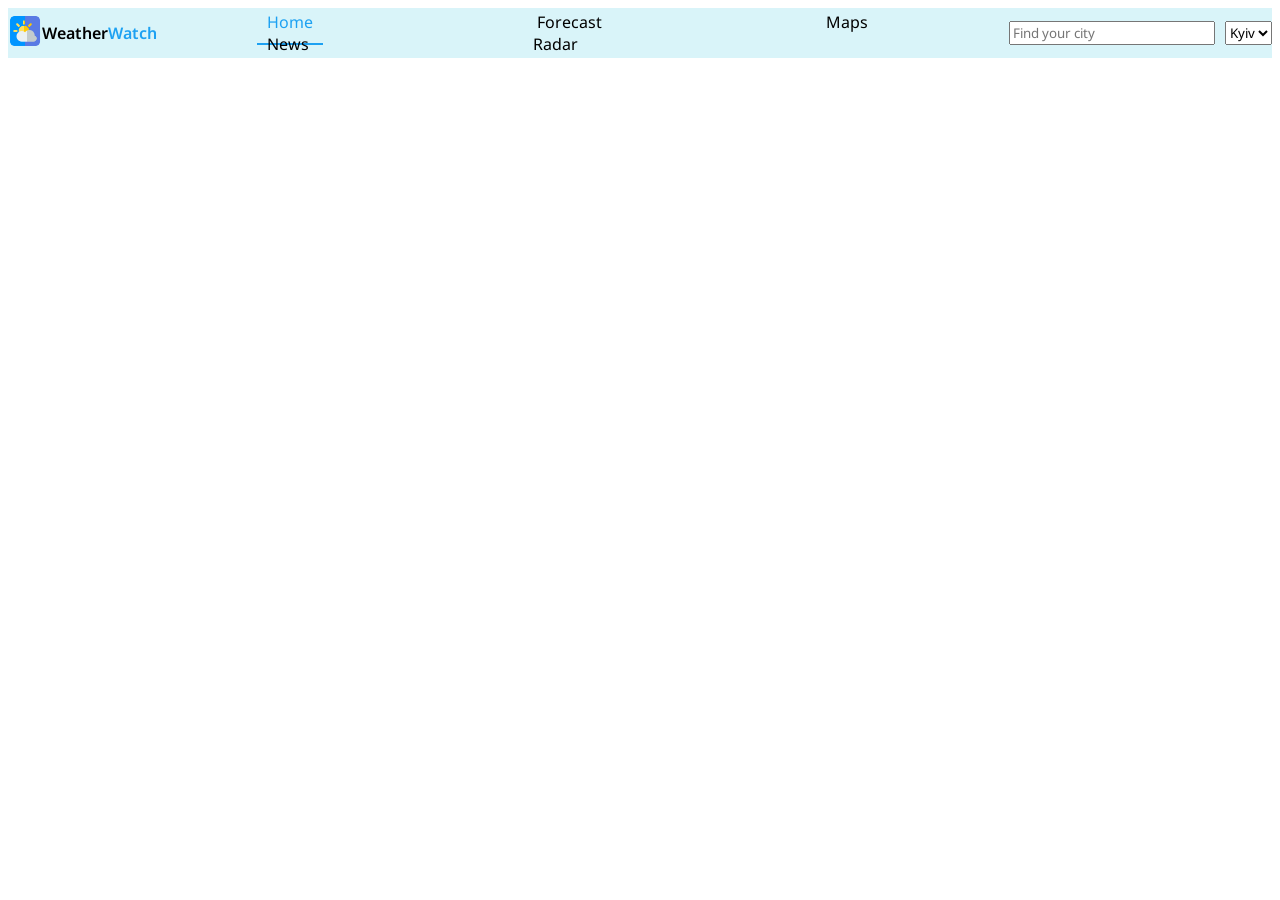
==== index.html @ fa8a83ef "Copying files from pc to repo" ====
<!DOCTYPE html>
    <html lang="en">
    <head>
        <meta charset="UTF-8">
        <meta name="viewport" content="width=device-width, initial-scale=1.0">
        <title>Weather App</title>
        <link rel="stylesheet" href="style.css">
    </head>
    <body>
        
        <header>

            <div id="logobox">
                <div id="logo"><img id="iconlogo" src="assets/icon.png" alt="logo"></div>
            <div id="logolabel">Weather<span>Watch</span></div>
            </div>
            <div class="buttons">
                <a href="#" class="button active">Home</a>
                <a href="#" class="button">Forecast</a>
                <a href="#" class="button">Maps</a>
                <a href="#" class="button">News</a>
                <a href="#" class="button">Radar</a>
            </div>
            <div class="findsection">
                <input type="text" placeholder="Find your city">
                <select name="" id="">
                    <option value="">Kyiv</option>
                </select>
            </div>
            
            
        </header>


    </body>
    </html>
---- style.css ----
@import url('https://fonts.googleapis.com/css2?family=Noto+Sans:ital,wght@0,100..900;1,100..900&display=swap');

*{
    box-sizing: border-box;
    font-family: "Noto Sans", sans-serif;
    
    font-weight: 400;
    font-style: normal;
}

#iconlogo{
    height: 34px;
}
#logobox {
    display: flex;
    justify-content: center;
    align-items: center;
}

header {
    display: flex;
    background-color: rgb(217, 244, 249);
    justify-content: space-around;
    align-items: center;
    height: 50px;
}

.button {
    padding: 10px;
    margin: 100px;
    text-decoration: none;
    color: rgb(0, 0, 0);
    
}
.findsection {
    display: flex;
    gap:10px
}

#logolabel {
    font-weight: 600;
}


#logolabel span {
    color: #1DA1F2; /* Той самий синій колір */
    font-weight: 600;
}

.button.active {
    color: #1DA1F2; /* Заміни на точний синій HEX з макета */
    border-bottom: 2px solid #1DA1F2;
}
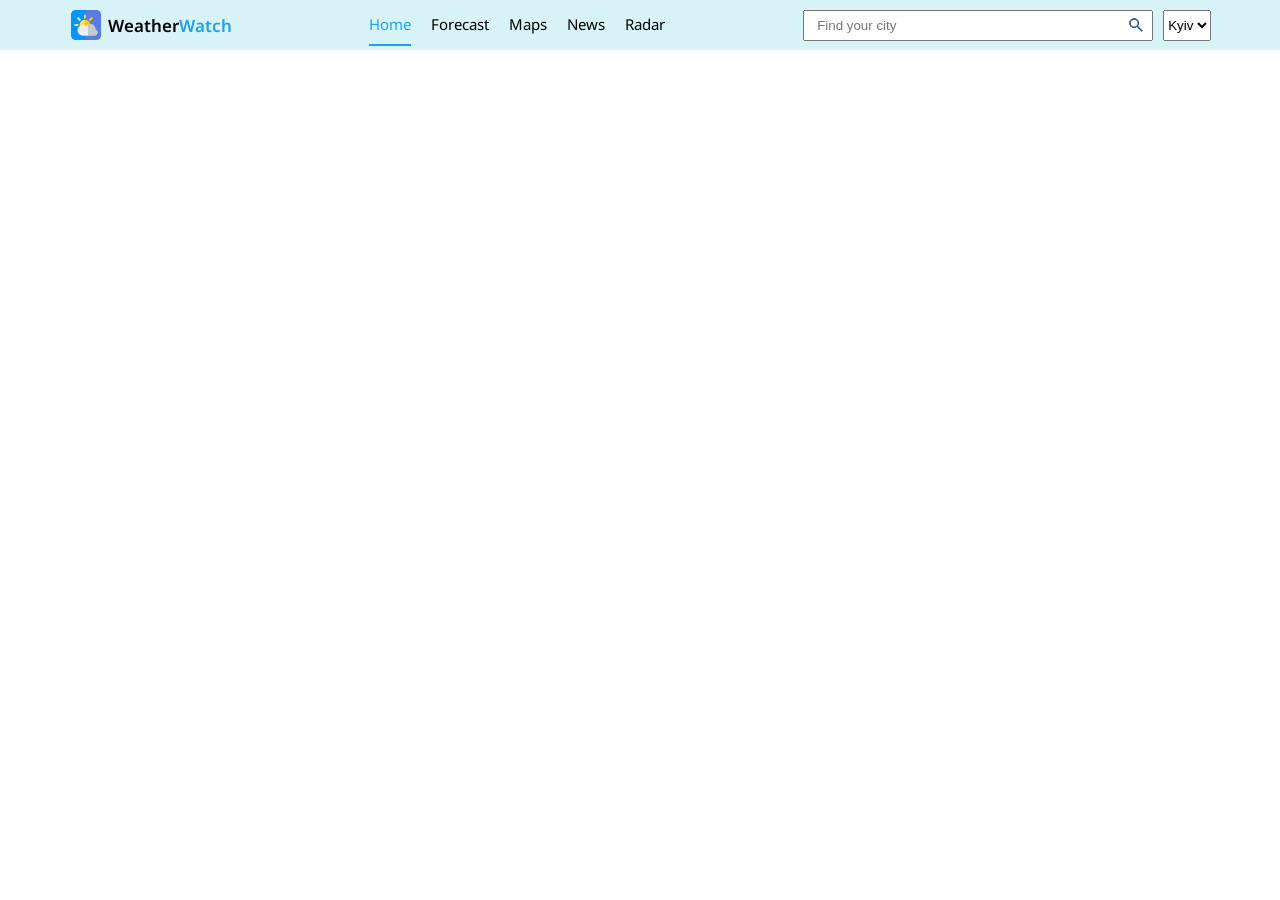
==== commit fd6af3e8: "Icon for input and fixed small bugs" ====
--- a/index.html
+++ b/index.html
@@ -1,36 +1,77 @@
-    <!DOCTYPE html>
-    <html lang="en">
-    <head>
-        <meta charset="UTF-8">
-        <meta name="viewport" content="width=device-width, initial-scale=1.0">
-        <title>Weather App</title>
-        <link rel="stylesheet" href="style.css">
-    </head>
-    <body>
-        
-        <header>
+<!DOCTYPE html>
+<html lang="en">
+<head>
+    <meta charset="UTF-8">
+    <meta name="viewport" content="width=device-width, initial-scale=1.0">
+    <title>Weather App</title>
+    <link rel="stylesheet" href="style.css">
+</head>
 
-            <div id="logobox">
-                <div id="logo"><img id="iconlogo" src="assets/icon.png" alt="logo"></div>
-            <div id="logolabel">Weather<span>Watch</span></div>
+<body>
+
+    <header>
+
+        <div class="logobox">
+            <img
+                class="iconlogo"
+                src="assets/icon.png"
+                alt="WeatherWatch logo"
+            >
+
+            <div class="logolabel">
+                Weather<span>Watch</span>
             </div>
-            <div class="buttons">
-                <a href="#" class="button active">Home</a>
-                <a href="#" class="button">Forecast</a>
-                <a href="#" class="button">Maps</a>
-                <a href="#" class="button">News</a>
-                <a href="#" class="button">Radar</a>
+        </div>
+
+        <nav class="buttons">
+            <a href="#" class="button active">Home</a>
+            <a href="#" class="button">Forecast</a>
+            <a href="#" class="button">Maps</a>
+            <a href="#" class="button">News</a>
+            <a href="#" class="button">Radar</a>
+        </nav>
+
+        <form class="search-form">
+
+            <div class="find-section">
+
+                <div class="search-box">
+                    <label class="city-label" for="city">
+                        Find your city
+                    </label>
+
+                    <input
+                        type="text"
+                        id="city"
+                        name="city"
+                        placeholder="Find your city"
+                    >
+
+                    <button
+                        type="submit"
+                        class="search-button"
+                        aria-label="Search"
+                    >
+                        <img
+                            src="assets/search-icon.png"
+                            alt=""
+                        >
+                    </button>
+                </div>
+
+                <select name="selected-city">
+                    <option value="kyiv">Kyiv</option>
+                </select>
+
             </div>
-            <div class="findsection">
-                <input type="text" placeholder="Find your city">
-                <select name="" id="">
-                    <option value="">Kyiv</option>
-                </select>
-            </div>
-            
-            
-        </header>
 
+        </form>
 
-    </body>
-    </html>+    </header>
+
+    <main>
+
+    </main>
+
+</body>
+</html>
--- a/style.css
+++ b/style.css
@@ -1,53 +1,99 @@
 @import url('https://fonts.googleapis.com/css2?family=Noto+Sans:ital,wght@0,100..900;1,100..900&display=swap');
 
-*{
+* {
     box-sizing: border-box;
-    font-family: "Noto Sans", sans-serif;
-    
-    font-weight: 400;
-    font-style: normal;
 }
 
-#iconlogo{
-    height: 34px;
-}
-#logobox {
-    display: flex;
-    justify-content: center;
-    align-items: center;
+body {
+    margin: 0;
+    font-family: "Noto Sans", sans-serif;
 }
 
 header {
     display: flex;
+    align-items: center;
+    justify-content: space-around;
+    min-height: 50px;
     background-color: rgb(217, 244, 249);
-    justify-content: space-around;
+}
+
+/* Logo */
+
+.logobox {
+    display: flex;
     align-items: center;
-    height: 50px;
+}
+
+.iconlogo {
+    height: 34px;
+    margin-right: 5px;
+}
+
+.logolabel {
+    font-size: 17px;
+    font-weight: 600;
+}
+
+.logolabel span {
+    color: #1DA1F2;
+    font-weight: 600;
+}
+
+/* Navigation */
+
+.buttons {
+    display: flex;
+    gap: 20px;
 }
 
 .button {
-    padding: 10px;
-    margin: 100px;
+    padding: 10px 0;
+    color: #000;
+    font-size: 15px;
     text-decoration: none;
-    color: rgb(0, 0, 0);
-    
-}
-.findsection {
-    display: flex;
-    gap:10px
-}
-
-#logolabel {
-    font-weight: 600;
-}
-
-
-#logolabel span {
-    color: #1DA1F2; /* Той самий синій колір */
-    font-weight: 600;
 }
 
 .button.active {
-    color: #1DA1F2; /* Заміни на точний синій HEX з макета */
+    color: #1DA1F2;
     border-bottom: 2px solid #1DA1F2;
+}
+
+/* Search */
+
+.find-section {
+    display: flex;
+    gap: 10px;
+}
+
+.search-box {
+    position: relative;
+}
+
+.search-box input {
+    width: 350px;
+    height: 31px;
+    padding: 0 40px 0 12px;
+}
+
+.search-button {
+    position: absolute;
+    top: 50%;
+    right: 8px;
+    display: flex;
+    align-items: center;
+    justify-content: center;
+    padding: 0;
+    border: none;
+    background: none;
+    transform: translateY(-50%);
+    cursor: pointer;
+}
+
+.search-button img {
+    width: 18px;
+    height: 18px;
+}
+
+.city-label {
+    display: none;
 }
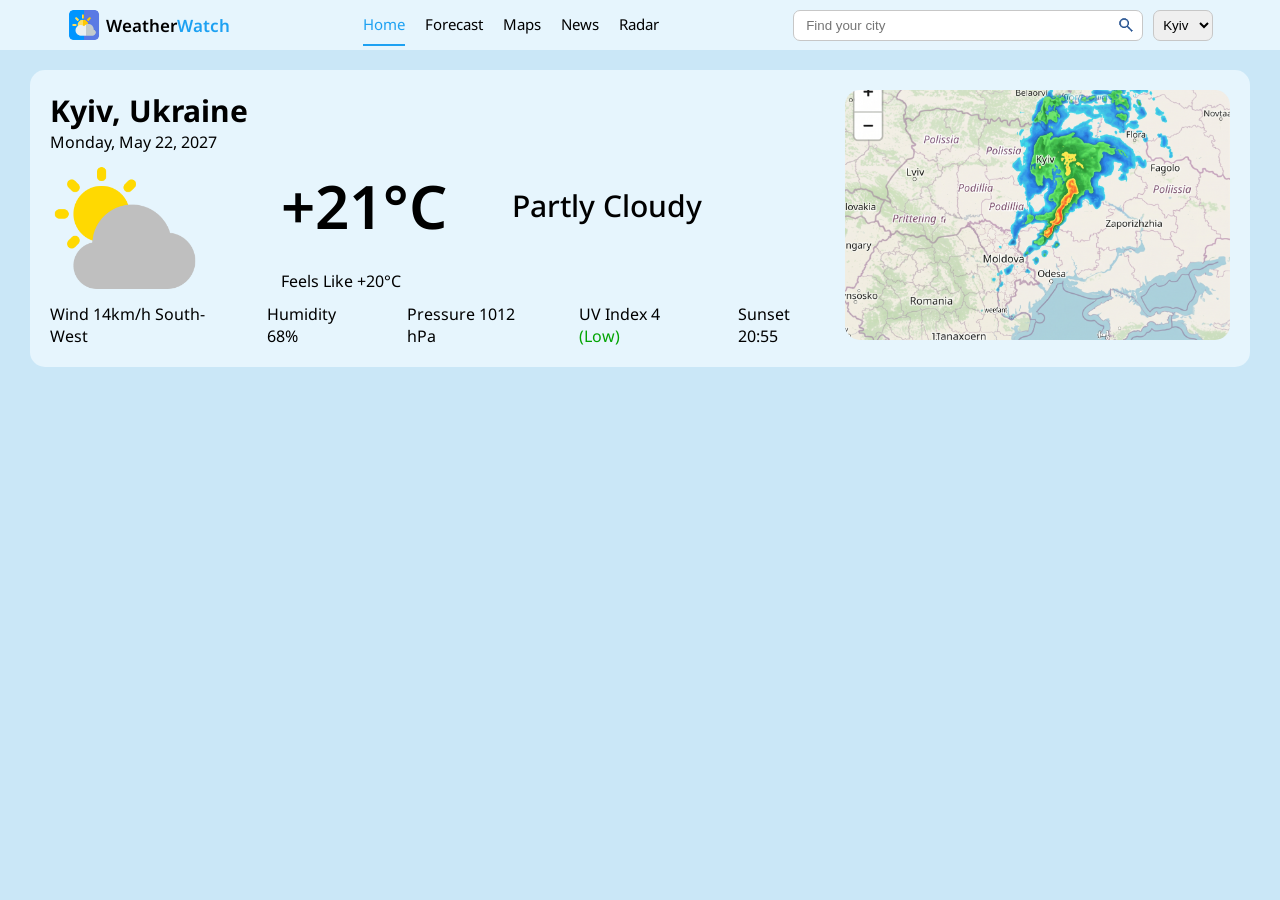
==== commit 318168fb: "finished first section" ====
--- a/index.html
+++ b/index.html
@@ -70,6 +70,34 @@
     </header>
 
     <main>
+        <section class="weather">
+            <div class="weather-info">
+
+                <div class="location">
+                    <h1>Kyiv, Ukraine</h1>
+                    <p>Monday, May 22, 2027</p>
+                </div>
+                <div class="weather-parameters">
+                    <img src="assets/mostly-cloudly.png" alt="">
+                    <div class="degrees">+21°C</div>
+                    <div class="weather-type">Partly Cloudy</div>
+                    <div class="feels-like">Feels Like +20°C</div>
+                </div>
+                <div class="advanced-weather-parameters">
+                    <div class="parameters">Wind 14km/h South-West</div>
+                    <div class="parameters">Humidity 68%</div>
+                    <div class="parameters">Pressure 1012 hPa</div>
+                    <div class="parameters">UV Index 4 <span>(Low)</span></div>
+                    <div class="parameters">Sunset 20:55</div>
+                </div>
+                
+            </div>
+            <div class="radar">
+                <img src="assets/radar.jpg" alt="weather-radar">
+            </div>
+            
+        </section>
+
 
     </main>
 
--- a/style.css
+++ b/style.css
@@ -7,6 +7,7 @@
 body {
     margin: 0;
     font-family: "Noto Sans", sans-serif;
+    background-color: rgba(202, 231, 247);
 }
 
 header {
@@ -14,7 +15,7 @@
     align-items: center;
     justify-content: space-around;
     min-height: 50px;
-    background-color: rgb(217, 244, 249);
+    background-color: rgba(230, 245, 253);
 }
 
 /* Logo */
@@ -65,6 +66,13 @@
     gap: 10px;
 }
 
+.find-section select {
+    width: 60px;
+    border-radius: 7px;
+    border: 1.5px solid #c7c7c7;
+    padding: 5px;
+}
+
 .search-box {
     position: relative;
 }
@@ -73,6 +81,9 @@
     width: 350px;
     height: 31px;
     padding: 0 40px 0 12px;
+    border: 1.5px solid #c7c7c7;
+    border-radius: 7px;
+    
 }
 
 .search-button {
@@ -96,4 +107,87 @@
 
 .city-label {
     display: none;
-}+}
+
+/* Main */
+
+.weather {
+    display: grid;
+    grid-template-columns: 2fr 1fr;
+    gap: 24px;
+    background-color: rgba(230, 245, 253);
+    margin: 20px 30px;
+    padding: 20px;
+    
+    border-radius: 15px;
+}
+
+.weather-info {
+    
+    
+}
+
+.weather-parameters {
+    display: grid;
+    grid-template-columns: 30% 30% 40%;
+    grid-template-rows: auto auto;
+    align-items: center;
+    
+}
+
+.weather-parameters img {
+    grid-row: 1 / 3;
+    object-fit: contain;
+    height: 150px;
+    width: 150px;
+}
+
+.radar img {
+    display: block;
+    height: 250px;
+    border-radius: 15px;
+    width: 100%;
+    object-fit: cover;
+    
+}
+
+h1 {
+    margin: 0;
+    padding: 0;
+    font-size: 30px;
+}
+
+.location p {
+    margin: 0;
+    padding: 0;
+}
+
+.degrees {
+    font-size: 60px;
+    font-weight: 600;
+    grid-column: 2 / 3;
+    grid-row: 1 / 2;
+}
+
+.feels-like {
+     margin: 0;
+    padding: 0;
+    grid-column: 2 / 3;
+    grid-row: 2 / 3;
+}
+
+.weather-type {
+    font-size: 30px;
+    font-weight: 500;
+    grid-column: 3 / 4;
+    grid-row: 1 / 2;
+}
+
+.advanced-weather-parameters {
+    display: flex;
+    gap: 50px;
+}
+
+.advanced-weather-parameters span {
+    color: rgb(3, 164, 3);
+}
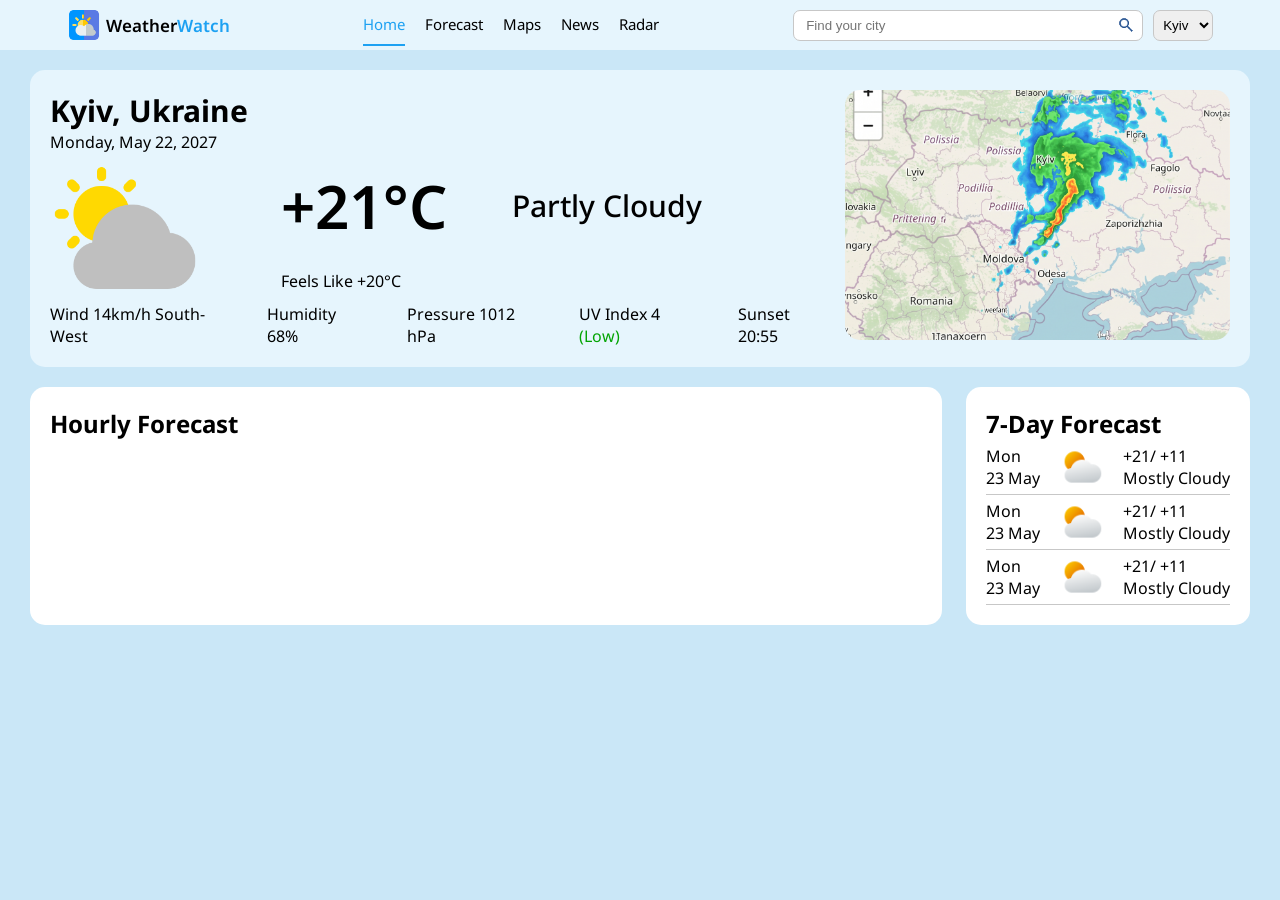
==== commit f860d61b: "Working on 7day-forecast section" ====
--- a/index.html
+++ b/index.html
@@ -97,6 +97,55 @@
             </div>
             
         </section>
+        
+        <section class="forecasts">
+            
+            <div class="hourly-forecast">
+              <h2>Hourly Forecast</h2>
+            </div>
+            <div class="seven-day-forecast">
+                <h2>7-Day Forecast</h2>
+                <div class="container-days">
+                    <div class="days">
+                        <div class="day-date">
+                            <span>Mon</span>
+                            <span>23 May</span>
+                        </div>
+                        <img src="assets/cloudly.png" alt="">
+                        <div class="temp">
+                            <span>+21/ <span class="gray">+11</span></span>
+                            <span>Mostly Cloudy</span>
+                        </div>
+                    </div>
+                    
+                    <div class="days">
+                        <div class="day-date">
+                            <span>Mon</span>
+                            <span>23 May</span>
+                        </div>
+                        <img src="assets/cloudly.png" alt="">
+                        <div class="temp">
+                            <span>+21/ <span class="gray">+11</span></span>
+                            <span>Mostly Cloudy</span>
+                        </div>
+                    </div>
+
+                    <div class="days">
+                        <div class="day-date">
+                            <span>Mon</span>
+                            <span>23 May</span>
+                        </div>
+                        <img src="assets/cloudly.png" alt="">
+                        <div class="temp">
+                            <span>+21/ <span class="gray">+11</span></span>
+                            <span>Mostly Cloudy</span>
+                        </div>
+                    </div>
+                    </div>
+                </div>
+            </div>
+        
+        </section>
 
 
     </main>
--- a/style.css
+++ b/style.css
@@ -191,3 +191,49 @@
 .advanced-weather-parameters span {
     color: rgb(3, 164, 3);
 }
+
+
+.forecasts {
+    display: grid;
+    grid-template-columns: 3fr 1fr;
+    gap: 24px;
+    
+}
+
+.forecasts h2 {
+    margin: 0;
+    padding: 0;
+}
+
+.hourly-forecast, .seven-day-forecast {
+    background-color: rgb(255, 255, 255);
+    
+    padding: 20px;
+    border-radius: 15px;
+}
+
+.hourly-forecast {
+    margin: 0px 0 20px 30px;
+}
+
+.seven-day-forecast {
+    margin: 0px 30px 20px 0px;
+}
+
+.days img {
+    height: 44px;
+}
+
+.days {
+    display: flex;
+    align-items: center;
+    justify-content: space-between;
+    padding: 5px 0;
+    border-bottom: 1.3px solid #c7c7c7 ;
+    
+}
+
+.day-date, .temp {
+    display: flex;
+    flex-direction: column;
+}
